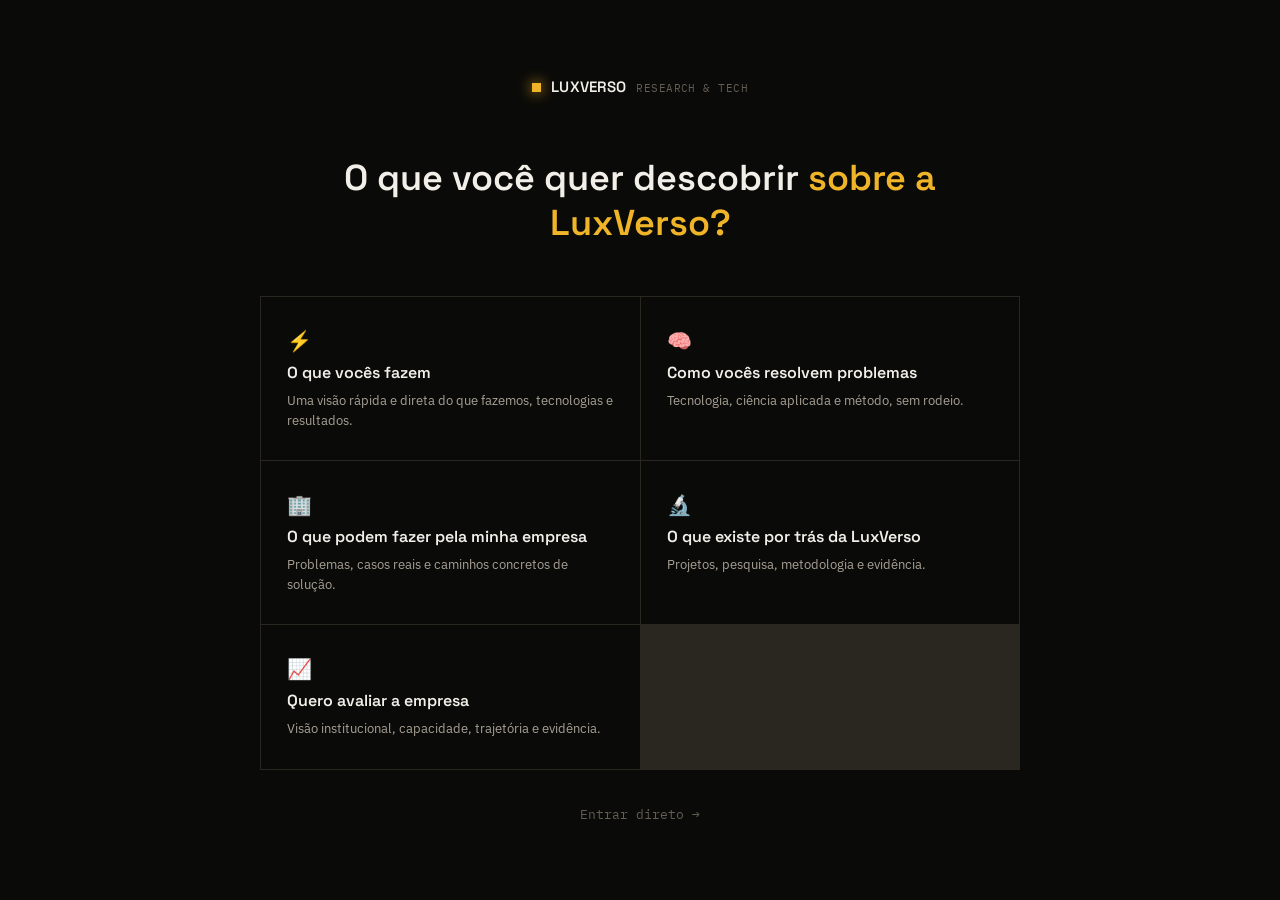
==== index.html @ 12890651 "feat: adicionar página raiz (gate + portal) do LuxVerso" ====
<!DOCTYPE html>
<html lang="pt-BR">
<head>
<meta charset="UTF-8">
<meta name="viewport" content="width=device-width, initial-scale=1.0">
<title>LuxVerso Research & Tech</title>
<link rel="preconnect" href="https://fonts.googleapis.com">
<link rel="preconnect" href="https://fonts.gstatic.com" crossorigin>
<link href="https://fonts.googleapis.com/css2?family=Space+Grotesk:wght@400;500;600;700&family=IBM+Plex+Sans:wght@400;500;600&family=IBM+Plex+Mono:wght@400;500&display=swap" rel="stylesheet">
<style>
  :root{
    --ink:#0a0a08; --ink-2:#141410; --line:#2a2620;
    --fg:#f2efe9; --fg-dim:#a8a196; --fg-dimmer:#635d52;
    --amber:#f0b429; --amber-dim:#7a5c1a;
    --radius:2px;
  }
  *{box-sizing:border-box;}
  html{scroll-behavior:smooth;}
  body{margin:0; background:var(--ink); color:var(--fg); font-family:'IBM Plex Sans',sans-serif; -webkit-font-smoothing:antialiased;}
  @media (prefers-reduced-motion: reduce){ html{scroll-behavior:auto;} *{animation-duration:.01ms !important; transition-duration:.01ms !important;} }
  a{color:inherit;}
  .mono{font-family:'IBM Plex Mono',monospace;}

  /* ===== GATE ===== */
  #gate{
    min-height:100vh; display:flex; flex-direction:column; align-items:center; justify-content:center;
    padding:40px; text-align:center; position:relative;
  }
  .gate-brand{display:flex; align-items:baseline; gap:10px; margin-bottom:60px;}
  .gate-mark{width:9px; height:9px; background:var(--amber); box-shadow:0 0 14px var(--amber);}
  .gate-name{font-family:'Space Grotesk',sans-serif; font-weight:600; font-size:15px; letter-spacing:.02em;}
  .gate-sub{font-family:'IBM Plex Mono',monospace; font-size:11px; color:var(--fg-dimmer); letter-spacing:.04em;}
  .gate-title{font-family:'Space Grotesk',sans-serif; font-size:clamp(24px,4vw,36px); font-weight:600; max-width:620px; line-height:1.25; margin-bottom:50px;}
  .gate-title em{font-style:normal; color:var(--amber);}
  .gate-grid{display:grid; grid-template-columns:repeat(2,1fr); gap:1px; background:var(--line); border:1px solid var(--line); max-width:760px; width:100%;}
  @media (max-width:640px){ .gate-grid{grid-template-columns:1fr;} }
  .gate-card{
    background:var(--ink); padding:30px 26px; text-align:left; cursor:pointer;
    display:flex; flex-direction:column; gap:8px; transition:background .18s;
  }
  .gate-card:hover{background:var(--ink-2);}
  .gate-card:hover .gate-icon{color:var(--amber);}
  .gate-icon{font-size:20px; color:var(--fg-dim); transition:color .18s;}
  .gate-card-title{font-family:'Space Grotesk',sans-serif; font-weight:600; font-size:16px;}
  .gate-card-desc{font-size:13px; color:var(--fg-dim); line-height:1.5;}
  .gate-direct{margin-top:36px; font-family:'IBM Plex Mono',monospace; font-size:12.5px; color:var(--fg-dimmer); text-decoration:none; border-bottom:1px solid transparent; cursor:pointer;}
  .gate-direct:hover{color:var(--fg-dim); border-color:var(--fg-dimmer);}

  /* ===== APP SHELL ===== */
  #app{display:none;}
  #app.open{display:block;}
  header.topbar{
    position:sticky; top:0; z-index:60;
    display:flex; align-items:center; justify-content:space-between;
    padding:16px 40px; background:rgba(10,10,8,0.92); backdrop-filter:blur(8px);
    border-bottom:1px solid var(--line);
  }
  .brand{display:flex; align-items:baseline; gap:10px;}
  .brand-mark{width:9px; height:9px; background:var(--amber); box-shadow:0 0 12px var(--amber);}
  .brand-name{font-family:'Space Grotesk',sans-serif; font-weight:600; font-size:15px;}
  .brand-sub{font-family:'IBM Plex Mono',monospace; font-size:11px; color:var(--fg-dimmer); letter-spacing:.04em;}
  .switch-perspective{font-family:'IBM Plex Mono',monospace; font-size:11.5px; color:var(--fg-dim); text-decoration:none; border-bottom:1px solid var(--line); padding-bottom:2px; cursor:pointer; transition:color .15s, border-color .15s;}
  .switch-perspective:hover{color:var(--amber); border-color:var(--amber-dim);}

  main{position:relative; z-index:1;}
  section{max-width:1100px; margin:0 auto; padding:90px 40px; border-top:1px solid var(--line);}
  section:first-of-type{border-top:none;}
  h1,h2{font-family:'Space Grotesk',sans-serif; font-weight:600; letter-spacing:-0.01em; margin:0;}
  h1{font-size:clamp(28px,4.4vw,48px); line-height:1.14;}
  h2{font-size:clamp(23px,3.2vw,34px); line-height:1.2;}
  h1 em, h2 em{font-style:normal; color:var(--amber);}
  .lede{font-size:16px; line-height:1.7; color:var(--fg-dim); max-width:660px; margin-top:20px;}
  .eyebrow{font-family:'IBM Plex Mono',monospace; font-size:11.5px; color:var(--amber); letter-spacing:.1em; text-transform:uppercase; margin-bottom:18px; display:flex; align-items:center; gap:10px;}
  .eyebrow::before{content:''; width:20px; height:1px; background:var(--amber);}

  .tech-band{margin-top:32px; display:flex; flex-wrap:wrap; gap:0; font-family:'IBM Plex Mono',monospace; font-size:12.5px; color:var(--fg-dim); padding:18px 0; border-top:1px solid var(--line); border-bottom:1px solid var(--line);}
  .tech-band span:not(:last-child)::after{content:'·'; margin:0 12px; color:var(--fg-dimmer);}

  .mirror-list{list-style:none; margin:26px 0 0; padding:0; display:flex; flex-direction:column; max-width:680px;}
  .mirror-list li{padding:14px 0; border-bottom:1px solid var(--line); font-size:15px; color:var(--fg-dim); display:flex; gap:12px;}
  .mirror-list li::before{content:'—'; color:var(--amber-dim); flex-shrink:0;}
  .mirror-list li b{color:var(--fg); font-weight:500;}

  .evid-grid{display:grid; grid-template-columns:repeat(2,1fr); gap:1px; background:var(--line); border:1px solid var(--line); margin-top:40px;}
  @media (max-width:760px){ .evid-grid{grid-template-columns:1fr;} }
  .evid-card{background:var(--ink); padding:26px; display:flex; flex-direction:column; gap:12px;}
  .evid-title{font-family:'Space Grotesk',sans-serif; font-weight:600; font-size:16px; line-height:1.3;}
  .evid-body{font-size:13.5px; color:var(--fg-dim); line-height:1.6;}
  .evid-how{display:flex; flex-wrap:wrap; gap:6px;}
  .evid-how span{font-family:'IBM Plex Mono',monospace; font-size:10.5px; color:var(--fg-dimmer); border:1px solid var(--line); padding:3px 8px; border-radius:12px;}
  .evid-foot{display:flex; justify-content:space-between; align-items:center; padding-top:12px; border-top:1px solid var(--line); font-family:'IBM Plex Mono',monospace; font-size:11.5px;}
  .evid-src{color:var(--amber);}
  .evid-links a{color:var(--fg-dim); text-decoration:none; margin-left:10px;}
  .evid-links a:hover{color:var(--amber);}

  .method-flow{display:flex; flex-wrap:wrap; margin-top:36px; font-family:'IBM Plex Mono',monospace; font-size:13px;}
  .method-flow .step{color:var(--fg); padding:10px 0;}
  .method-flow .arrow{color:var(--amber-dim); padding:0 14px;}

  .risk-grid{display:grid; grid-template-columns:repeat(4,1fr); gap:1px; background:var(--line); border:1px solid var(--line); margin-top:40px;}
  @media (max-width:860px){ .risk-grid{grid-template-columns:repeat(2,1fr);} }
  @media (max-width:480px){ .risk-grid{grid-template-columns:1fr;} }
  .risk-card{background:var(--ink); padding:22px;}
  .risk-card .n{font-family:'IBM Plex Mono',monospace; font-size:10.5px; color:var(--fg-dimmer);}
  .risk-card h3{font-family:'Space Grotesk',sans-serif; font-size:15px; font-weight:600; margin:10px 0 8px;}
  .risk-card p{font-size:13px; color:var(--fg-dim); line-height:1.55; margin:0;}

  .sebrae-callout{margin-top:36px; padding:30px 32px; border:1px solid var(--amber-dim); border-radius:var(--radius); background:var(--ink-2); max-width:760px;}
  .sebrae-callout .tag{font-family:'IBM Plex Mono',monospace; font-size:11px; color:var(--amber); text-transform:uppercase; letter-spacing:.08em; margin-bottom:12px; display:block;}
  .sebrae-callout p{font-size:15px; line-height:1.7; color:var(--fg); margin:0 0 10px;}
  .sebrae-callout p:last-of-type{margin-bottom:0;}
  .sebrae-callout .go{display:inline-block; margin-top:16px; font-family:'IBM Plex Mono',monospace; font-size:13px; color:var(--amber); text-decoration:none; border-bottom:1px solid var(--amber-dim); padding-bottom:2px;}
  .sebrae-callout .go:hover{border-color:var(--amber);}

  .onepager{display:grid; grid-template-columns:repeat(3,1fr); gap:1px; background:var(--line); border:1px solid var(--line); margin-top:40px;}
  @media (max-width:760px){ .onepager{grid-template-columns:1fr 1fr;} }
  @media (max-width:480px){ .onepager{grid-template-columns:1fr;} }
  .onepager-item{background:var(--ink); padding:22px 20px;}
  .onepager-item .k{font-family:'IBM Plex Mono',monospace; font-size:10.5px; color:var(--fg-dimmer); text-transform:uppercase; letter-spacing:.08em; margin-bottom:8px; display:block;}
  .onepager-item .v{font-size:14px; color:var(--fg); line-height:1.5;}

  .cta-row{display:flex; justify-content:space-between; align-items:flex-end; flex-wrap:wrap; gap:26px; margin-top:44px;}
  .cta-main{font-family:'IBM Plex Mono',monospace; font-size:14.5px; color:var(--amber); text-decoration:none; border-bottom:1px solid var(--amber-dim); padding-bottom:3px;}
  .cta-main:hover{border-color:var(--amber);}
  .cta-secondary{font-family:'IBM Plex Mono',monospace; font-size:12.5px; color:var(--fg-dim); text-decoration:none; border-bottom:1px solid var(--line);}
  .cta-secondary:hover{color:var(--fg);}

  .perspective-nudge{margin-top:60px; padding:26px 0 0; border-top:1px solid var(--line); display:flex; flex-wrap:wrap; gap:16px; align-items:center;}
  .perspective-nudge span{font-size:13px; color:var(--fg-dimmer); font-family:'IBM Plex Mono',monospace;}
  .perspective-nudge a{font-size:13px; color:var(--fg-dim); text-decoration:none; border-bottom:1px solid var(--line); padding-bottom:2px;}
  .perspective-nudge a:hover{color:var(--amber); border-color:var(--amber-dim);}

  footer{max-width:1100px; margin:0 auto; padding:30px 40px 60px; border-top:1px solid var(--line); display:flex; justify-content:space-between; flex-wrap:wrap; gap:12px; font-family:'IBM Plex Mono',monospace; font-size:11px; color:var(--fg-dimmer);}
</style>
</head>
<body>

<!-- ============ GATE ============ -->
<div id="gate">
  <div class="gate-brand">
    <span class="gate-mark"></span>
    <span class="gate-name">LUXVERSO</span>
    <span class="gate-sub">RESEARCH &amp; TECH</span>
  </div>
  <div class="gate-title">O que você quer descobrir <em>sobre a LuxVerso?</em></div>
  <div class="gate-grid" id="gateGrid"></div>
  <a class="gate-direct" onclick="enter('rapido')">Entrar direto →</a>
</div>

<!-- ============ APP ============ -->
<div id="app">
  <header class="topbar">
    <div class="brand">
      <span class="brand-mark"></span>
      <span class="brand-name">LUXVERSO</span>
      <span class="brand-sub">RESEARCH &amp; TECH</span>
    </div>
    <a class="switch-perspective" onclick="showGate()">Mudar perspectiva</a>
  </header>
  <main id="mainContent"></main>
  <footer>
    <span>LuxVerso Research Initiative · <a href="https://github.com/viniburilux" target="_blank" style="text-decoration:none;">Vinícius Buri</a> · Salvador, Bahia</span>
    <span><a href="./Desafio-Sebrae/" style="text-decoration:none; color:var(--fg-dim);">Ver os 35 desafios Sebrae ↗</a></span>
  </footer>
</div>

<script>
/* ============ DATA: shared evidence blocks ============ */
const evidence = [
  { title:"Detectar transformações invisíveis no território", body:"Sensoriamento remoto e foundation models aplicados a séries temporais de satélite, para identificar mudança territorial (mineração, expansão agrícola, colapso ambiental) antes que seja óbvia a olho nu.", how:["Sensoriamento Remoto","Foundation Models","Analytics"], src:"GhostWorks · TTI Brazil 2017–2024", links:[{t:"GitHub ↗", href:"#"},{t:"Dashboard ↗", href:"#"}],
    deep:"Estrutura ≠ clusters: estatística de Hopkins alta com geometria contínua, não discreta. Transição de cena como unidade fundamental de análise. Autocorrelação espacial confirmada via teste de Mantel. Dimensionalidade intrínseca entre 6 e 9. Distribuição log-normal de magnitude de movimento. Dois papers em elaboração, um submetido ao TerraBytes II / ECCV 2026, dataset público liberado sob CC-BY 4.0." },
  { title:"Construir instrumentos científicos e benchmarks reutilizáveis", body:"Protocolos replicáveis para avaliação de sistemas de IA, desenhados para serem usados por outros pesquisadores, não só para gerar um resultado pontual.", how:["Avaliação de IA","Protocolos Replicáveis","Pesquisa Aplicada"], src:"MISB · CMOTP", links:[{t:"Kaggle ↗", href:"#"},{t:"GitHub ↗", href:"#"}],
    deep:"Inclui simulação de revisão de Area Chair para NeurIPS 2026 sobre 4 papers, com identificação e recusa explícita de ataques de prompt injection embutidos nos PDFs — rigor metodológico aplicado à própria prática de avaliação." },
  { title:"Transformar sinal físico bruto em decisão automatizada", body:"Modelo de machine learning que lê sinal espectroscópico bruto e produz decisão interpretável, com acurácia validada.", how:["Machine Learning","Espectroscopia","Interpretabilidade"], src:"LuxSense · 99,4% acurácia", links:[{t:"Paper ↗", href:"https://viniburilux.github.io/luxsense/"},{t:"Demo ↗", href:"https://viniburilux.github.io/luxsense/"}],
    deep:"O foco não foi só acurácia — foi interpretabilidade do modelo, para que a decisão automatizada pudesse ser auditada por um humano, não só confiada." },
  { title:"Integrar dados públicos fragmentados em infraestrutura analítica", body:"Dados de fontes públicas distintas (PNCP, IBGE, SICONFI), sem padrão comum entre si, unificados numa base analítica única e navegável.", how:["APIs","ETL","Engenharia de Dados"], src:"Gastos Reais BA · PNCP + IBGE + SICONFI", links:[{t:"GitHub ↗", href:"https://github.com/viniburilux/gastos-reais-ba"},{t:"Dashboard ↗", href:"https://github.com/viniburilux/explorador-dados-bahia"}],
    deep:"Projeto de transparência de dado público — engenharia de dado aplicada a um problema civicamente relevante, não só a um cliente." }
];

function evidCard(e, deep){
  return `<div class="evid-card">
    <div class="evid-title">${e.title}</div>
    <div class="evid-body">${deep && e.deep ? e.deep : e.body}</div>
    <div class="evid-how">${e.how.map(x=>`<span>${x}</span>`).join('')}</div>
    <div class="evid-foot"><span class="evid-src">${e.src}</span><span class="evid-links">${e.links.map(l=>`<a href="${l.href}" target="_blank">${l.t}</a>`).join('')}</span></div>
  </div>`;
}

/* ============ GATE OPTIONS ============ */
const doors = [
  { key:"rapido", icon:"⚡", title:"O que vocês fazem", desc:"Uma visão rápida e direta do que fazemos, tecnologias e resultados." },
  { key:"tecnologia", icon:"🧠", title:"Como vocês resolvem problemas", desc:"Tecnologia, ciência aplicada e método, sem rodeio." },
  { key:"empresa", icon:"🏢", title:"O que podem fazer pela minha empresa", desc:"Problemas, casos reais e caminhos concretos de solução." },
  { key:"pesquisa", icon:"🔬", title:"O que existe por trás da LuxVerso", desc:"Projetos, pesquisa, metodologia e evidência." },
  { key:"investidor", icon:"📈", title:"Quero avaliar a empresa", desc:"Visão institucional, capacidade, trajetória e evidência." }
];

const gateGrid = document.getElementById('gateGrid');
doors.forEach(d=>{
  const el = document.createElement('div');
  el.className='gate-card';
  el.onclick = ()=>enter(d.key);
  el.innerHTML = `<div class="gate-icon">${d.icon}</div><div class="gate-card-title">${d.title}</div><div class="gate-card-desc">${d.desc}</div>`;
  gateGrid.appendChild(el);
});

/* ============ PERSPECTIVE CONTENT ============ */
function render(view){
  const m = document.getElementById('mainContent');

  if(view === 'rapido'){
    m.innerHTML = `
    <section>
      <h1>Projetamos sistemas inteligentes capazes de transformar <em>problemas complexos</em> em soluções executáveis.</h1>
      <p class="lede">Ciência aplicada, engenharia de dados e inteligência artificial, combinadas para transformar problema difícil em sistema que funciona de verdade.</p>
      <div class="tech-band"><span>IA</span><span>Dados</span><span>Engenharia</span><span>Ciência Aplicada</span><span>Visão Computacional</span><span>Automação</span></div>
    </section>
    <section>
      <div class="eyebrow">O que já construímos</div>
      <div class="evid-grid">${evidence.slice(0,3).map(e=>evidCard(e,false)).join('')}</div>
    </section>
    <section>
      <h2>Tem um problema difícil?</h2>
      <p class="lede">A gente descobre o que pode ser construído.</p>
      <div class="cta-row">
        <a class="cta-main" href="https://wa.me/5585999798762?text=Ol%C3%A1%2C%20Vini!%20Quero%20entender%20melhor%20o%20que%20a%20LuxVerso%20faz." target="_blank">Quero explorar meu problema ↗</a>
        <a class="cta-secondary" href="./Desafio-Sebrae/">Ver 35 desafios já analisados ↗</a>
      </div>
      <div class="perspective-nudge">
        <span>Quer se aprofundar?</span>
        <a onclick="enter('tecnologia')">Ver a tecnologia</a>
        <a onclick="enter('empresa')">Resolver um problema</a>
        <a onclick="enter('investidor')">Avaliar a empresa</a>
      </div>
    </section>`;
  }

  else if(view === 'tecnologia'){
    m.innerHTML = `
    <section>
      <div class="eyebrow">Como pensamos</div>
      <h1>Da representação do problema à <em>arquitetura do sistema.</em></h1>
      <p class="lede">Não começamos pela tecnologia. Começamos entendendo como o problema pode ser representado — quais dados importam, que estrutura existe, que modelo captura aquilo, que sistema opera aquilo. Só depois entra a construção.</p>
    </section>
    <section>
      <div class="eyebrow">Método</div>
      <div class="method-flow">
        <span class="step">Entender</span><span class="arrow">→</span>
        <span class="step">Representar</span><span class="arrow">→</span>
        <span class="step">Projetar</span><span class="arrow">→</span>
        <span class="step">Construir</span><span class="arrow">→</span>
        <span class="step">Testar</span><span class="arrow">→</span>
        <span class="step">Colocar para funcionar</span>
      </div>
    </section>
    <section>
      <div class="eyebrow">Stack</div>
      <p class="lede" style="margin-top:0;">Embeddings, visão computacional, grafos de conhecimento, sistemas multiagentes, LLMs, sensoriamento remoto, modelos preditivos, engenharia de dados — combinados quando o problema exige, não usados por moda.</p>
      <div class="tech-band"><span>Embeddings</span><span>Visão Computacional</span><span>Grafos de Conhecimento</span><span>Sistemas Multiagentes</span><span>LLMs</span><span>Sensoriamento Remoto</span><span>Modelos Preditivos</span><span>Python / Prototipagem Rápida</span></div>
    </section>
    <section>
      <div class="eyebrow">Evidência, com profundidade</div>
      <div class="evid-grid">${evidence.map(e=>evidCard(e,true)).join('')}</div>
    </section>
    <section>
      <h2>Quer entrar em mais detalhe técnico?</h2>
      <div class="cta-row">
        <a class="cta-main" href="https://viniburilux.github.io/luxsense/" target="_blank">Ver o paper do LuxSense ↗</a>
        <a class="cta-secondary" href="https://github.com/viniburilux" target="_blank">Ver o GitHub ↗</a>
      </div>
      <div class="perspective-nudge">
        <span>Outras portas:</span>
        <a onclick="enter('empresa')">Resolver um problema</a>
        <a onclick="enter('pesquisa')">O que existe por trás</a>
      </div>
    </section>`;
  }

  else if(view === 'empresa'){
    m.innerHTML = `
    <section>
      <div class="eyebrow">Para sua empresa</div>
      <h1>Sua empresa já tem tecnologia. <em>Está tirando dela tudo que ela pode dar?</em></h1>
      <ul class="mirror-list">
        <li>Seus dados existem, mas <b>não chegam à decisão</b> na velocidade que deveriam?</li>
        <li>Seu processo depende de gente que sabe fazer algo que <b>ninguém mais sabe reproduzir</b>?</li>
        <li>Sua equipe tem tecnologia, mas <b>continua descobrindo problema tarde demais</b>?</li>
        <li>Existe muita informação, mas pouca capacidade de <b>transformar isso em ação</b>?</li>
      </ul>
      <p class="lede">Não é falta de tecnologia disponível. É a distância entre a tecnologia existir e sua empresa saber operar ela.</p>
    </section>
    <section>
      <div class="sebrae-callout">
        <span class="tag">Prova de trabalho</span>
        <p>Pediram para escolher alguns desafios da Jornada Sebrae 2026. A gente analisou os 35.</p>
        <p>Mapeamos o problema, achamos a oportunidade técnica e estruturamos um caminho de solução para cada um — antes de qualquer contrato existir.</p>
        <a class="go" href="./Desafio-Sebrae/">Explorar os 35 desafios ↗</a>
      </div>
    </section>
    <section>
      <div class="eyebrow">Como reduzimos risco</div>
      <h2>Do problema à solução <em>sem apostar no escuro.</em></h2>
      <div class="risk-grid">
        <div class="risk-card"><span class="n">01</span><h3>Começamos pequeno</h3><p>Escopo controlado, fronteira clara do que será testado.</p></div>
        <div class="risk-card"><span class="n">02</span><h3>Medimos o que importa</h3><p>Critério de sucesso definido antes de construir.</p></div>
        <div class="risk-card"><span class="n">03</span><h3>Construímos rápido</h3><p>Testamos contra a realidade antes de qualquer decisão maior.</p></div>
        <div class="risk-card"><span class="n">04</span><h3>Só ampliamos o que funciona</h3><p>Evidência antes de investimento maior.</p></div>
      </div>
    </section>
    <section>
      <h2>Você traz o problema. <em>A gente descobre o que pode ser construído.</em></h2>
      <div class="cta-row">
        <a class="cta-main" href="https://wa.me/5585999798762?text=Ol%C3%A1%2C%20Vini!%20Tenho%20um%20problema%20na%20minha%20empresa%20que%20quero%20explorar." target="_blank">Quero explorar meu problema ↗</a>
      </div>
      <div class="perspective-nudge">
        <span>Outras portas:</span>
        <a onclick="enter('tecnologia')">Ver a tecnologia</a>
        <a onclick="enter('investidor')">Avaliar a empresa</a>
      </div>
    </section>`;
  }

  else if(view === 'pesquisa'){
    m.innerHTML = `
    <section>
      <div class="eyebrow">Por trás da LuxVerso</div>
      <h1>Pesquisa aplicada, <em>conduzida com rigor.</em></h1>
      <p class="lede">A LuxVerso é conduzida por Vinícius Buri, pesquisador independente com publicação em CHI, ICML, Frontiers e outras venues, operando com uma infraestrutura multi-IA orquestrada — Claude, ChatGPT, Grok, Gemini e outros, usados de forma crítica e cruzada, não isolada.</p>
    </section>
    <section>
      <div class="eyebrow">Como o rigor aparece na prática</div>
      <p class="lede" style="margin-top:0;">Um princípio simples orienta o trabalho: falsificar antes de aceitar. Isso aparece tanto em pesquisa quanto em decisão de negócio — inclusive quando significa reconhecer explicitamente o limite de uma hipótese, não só seus acertos.</p>
      <div class="method-flow">
        <span class="step">Entender</span><span class="arrow">→</span>
        <span class="step">Representar</span><span class="arrow">→</span>
        <span class="step">Projetar</span><span class="arrow">→</span>
        <span class="step">Construir</span><span class="arrow">→</span>
        <span class="step">Testar</span><span class="arrow">→</span>
        <span class="step">Colocar para funcionar</span>
      </div>
    </section>
    <section>
      <div class="eyebrow">Evidência, com metodologia</div>
      <div class="evid-grid">${evidence.map(e=>evidCard(e,true)).join('')}</div>
    </section>
    <section>
      <h2>Interessado em colaborar?</h2>
      <p class="lede">Aberto a conversa sobre pesquisa aplicada, coautoria ou parceria científica.</p>
      <div class="cta-row">
        <a class="cta-main" href="https://wa.me/5585999798762?text=Ol%C3%A1%2C%20Vini!%20Quero%20conversar%20sobre%20pesquisa%20ou%20colabora%C3%A7%C3%A3o%20cient%C3%ADfica." target="_blank">Conversar sobre pesquisa ↗</a>
        <a class="cta-secondary" href="https://github.com/viniburilux" target="_blank">Ver GitHub ↗</a>
      </div>
      <div class="perspective-nudge">
        <span>Outras portas:</span>
        <a onclick="enter('tecnologia')">Ver a tecnologia</a>
        <a onclick="enter('investidor')">Avaliar a empresa</a>
      </div>
    </section>`;
  }

  else if(view === 'investidor'){
    m.innerHTML = `
    <section>
      <div class="eyebrow">Visão institucional</div>
      <h1>LuxVerso é uma empresa de <em>tecnologia e ciência aplicada</em> dedicada a transformar problemas complexos em sistemas inteligentes executáveis.</h1>
      <p class="lede">Operação independente, com produção científica publicada e infraestrutura de pesquisa multi-modelo, aplicada tanto a projetos próprios quanto a problemas corporativos reais.</p>
    </section>
    <section>
      <div class="onepager">
        <div class="onepager-item"><span class="k">Tecnologia</span><span class="v">IA, engenharia de dados, visão computacional, grafos, sensoriamento remoto, automação.</span></div>
        <div class="onepager-item"><span class="k">Capacidade</span><span class="v">Do diagnóstico do problema à arquitetura e construção do sistema, em ciclo curto.</span></div>
        <div class="onepager-item"><span class="k">Evidência</span><span class="v">4 projetos com prova pública, dataset e repositório abertos.</span></div>
        <div class="onepager-item"><span class="k">Execução</span><span class="v">35 desafios corporativos reais analisados na Jornada Sebrae 2026, antes de qualquer contrato.</span></div>
        <div class="onepager-item"><span class="k">Publicação</span><span class="v">CHI, ICML, Frontiers e outras venues de pesquisa aplicada.</span></div>
        <div class="onepager-item"><span class="k">Sede</span><span class="v">Salvador, Bahia — Brasil.</span></div>
      </div>
    </section>
    <section>
      <div class="eyebrow">Track record</div>
      <div class="evid-grid">${evidence.map(e=>evidCard(e,false)).join('')}</div>
    </section>
    <section>
      <div class="sebrae-callout">
        <span class="tag">Capacidade de execução em prazo</span>
        <p>Na Jornada Sebrae de Inovação Aberta 2026, a empresa recebeu a possibilidade de submeter poucos desafios entre 35 disponíveis. Em vez de escolher a priori, analisou os 35 — diagnóstico, oportunidade técnica e caminho de solução para cada um — antes de decidir onde submeter.</p>
        <a class="go" href="./Desafio-Sebrae/">Ver a análise completa ↗</a>
      </div>
    </section>
    <section>
      <h2>Avaliação institucional</h2>
      <p class="lede">Disponível para apresentação formal, due diligence técnica ou conversa institucional.</p>
      <div class="cta-row">
        <a class="cta-main" href="https://wa.me/5585999798762?text=Ol%C3%A1%2C%20Vini!%20Represento%20uma%20institui%C3%A7%C3%A3o%20e%20gostaria%20de%20agendar%20uma%20conversa%20sobre%20a%20LuxVerso." target="_blank">Agendar conversa institucional ↗</a>
      </div>
      <div class="perspective-nudge">
        <span>Outras portas:</span>
        <a onclick="enter('pesquisa')">O que existe por trás</a>
        <a onclick="enter('empresa')">Resolver um problema</a>
      </div>
    </section>`;
  }
}

function enter(view){
  localStorage.setItem('luxverso_perspective', view);
  document.getElementById('gate').style.display = 'none';
  document.getElementById('app').classList.add('open');
  render(view);
  window.scrollTo(0,0);
}

function showGate(){
  document.getElementById('app').classList.remove('open');
  document.getElementById('gate').style.display = 'flex';
  window.scrollTo(0,0);
}

/* On load: if a perspective is remembered, could auto-enter; but we always show the gate
   so the choice remains visible and intentional. Direct entry link uses 'rapido' as default. */
</script>

</body>
</html>
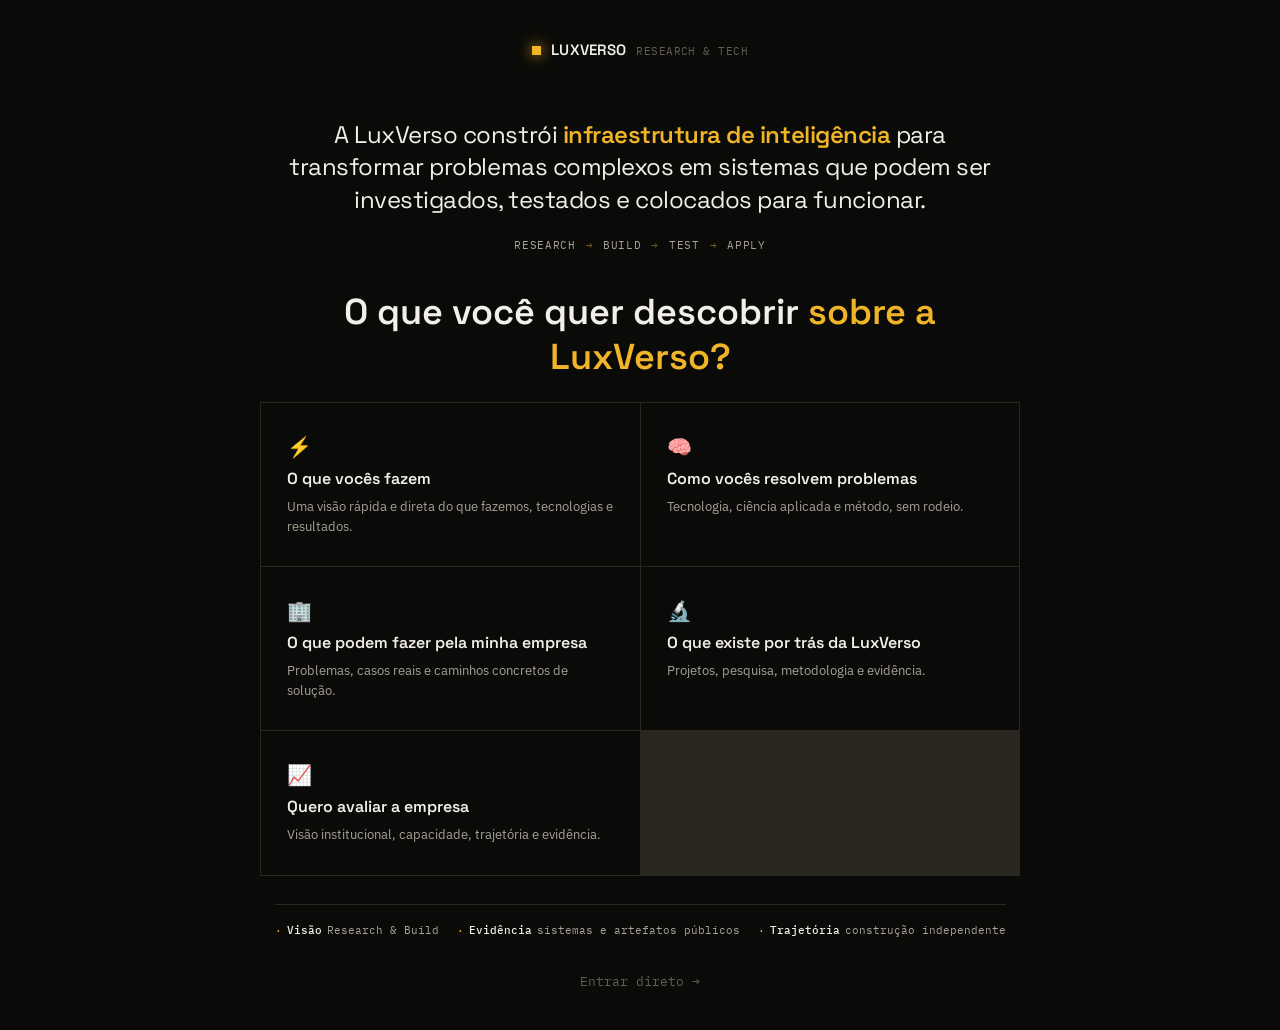
==== commit 64edaa3e: "feat: clarify LuxVerso research and build vision" ====
--- a/index.html
+++ b/index.html
@@ -3,7 +3,12 @@
 <head>
 <meta charset="UTF-8">
 <meta name="viewport" content="width=device-width, initial-scale=1.0">
-<title>LuxVerso Research & Tech</title>
+<meta name="description" content="A LuxVerso constrói infraestrutura de inteligência para transformar problemas complexos em sistemas investigáveis, testáveis e colocados para funcionar.">
+<meta property="og:title" content="LuxVerso — Research & Build">
+<meta property="og:description" content="Infraestrutura de inteligência para transformar problemas complexos em sistemas que podem ser investigados, testados e colocados para funcionar.">
+<meta property="og:type" content="website">
+<meta property="og:url" content="https://viniburilux.github.io/LuxVerso/">
+<title>LuxVerso — Research & Build | Infraestrutura de inteligência</title>
 <link rel="preconnect" href="https://fonts.googleapis.com">
 <link rel="preconnect" href="https://fonts.gstatic.com" crossorigin>
 <link href="https://fonts.googleapis.com/css2?family=Space+Grotesk:wght@400;500;600;700&family=IBM+Plex+Sans:wght@400;500;600&family=IBM+Plex+Mono:wght@400;500&display=swap" rel="stylesheet">
@@ -30,15 +35,24 @@
   .gate-mark{width:9px; height:9px; background:var(--amber); box-shadow:0 0 14px var(--amber);}
   .gate-name{font-family:'Space Grotesk',sans-serif; font-weight:600; font-size:15px; letter-spacing:.02em;}
   .gate-sub{font-family:'IBM Plex Mono',monospace; font-size:11px; color:var(--fg-dimmer); letter-spacing:.04em;}
-  .gate-title{font-family:'Space Grotesk',sans-serif; font-size:clamp(24px,4vw,36px); font-weight:600; max-width:620px; line-height:1.25; margin-bottom:50px;}
+  .gate-title{font-family:'Space Grotesk',sans-serif; font-size:clamp(24px,4vw,36px); font-weight:600; max-width:620px; line-height:1.25; margin-bottom:22px;}
   .gate-title em{font-style:normal; color:var(--amber);}
+  .gate-vision{max-width:720px; margin:0 auto 22px; color:var(--fg); font-family:'Space Grotesk',sans-serif; font-size:clamp(18px,2.6vw,24px); line-height:1.35; letter-spacing:-.02em;}
+  .gate-vision strong{color:var(--amber); font-weight:600;}
+  .gate-cycle{display:flex; flex-wrap:wrap; justify-content:center; gap:0; margin:0 auto 38px; color:var(--fg-dim); font-family:'IBM Plex Mono',monospace; font-size:11px; letter-spacing:.06em; text-transform:uppercase;}
+  .gate-cycle span:not(:last-child)::after{content:'→'; margin:0 10px; color:var(--amber-dim);}
+  .gate-signals{display:flex; flex-wrap:wrap; justify-content:center; gap:18px; max-width:760px; margin:28px auto 0; padding-top:18px; border-top:1px solid var(--line); color:var(--fg-dim); font-family:'IBM Plex Mono',monospace; font-size:11px;}
+  .gate-signals b{color:var(--fg); font-weight:500;}
+  .gate-signals span{display:inline-flex; gap:5px; align-items:center;}
+  .gate-signals span::before{content:'·'; color:var(--amber);}
   .gate-grid{display:grid; grid-template-columns:repeat(2,1fr); gap:1px; background:var(--line); border:1px solid var(--line); max-width:760px; width:100%;}
   @media (max-width:640px){ .gate-grid{grid-template-columns:1fr;} }
   .gate-card{
-    background:var(--ink); padding:30px 26px; text-align:left; cursor:pointer;
+    background:var(--ink); padding:30px 26px; text-align:left; cursor:pointer; color:inherit; text-decoration:none;
     display:flex; flex-direction:column; gap:8px; transition:background .18s;
   }
-  .gate-card:hover{background:var(--ink-2);}
+  .gate-card:hover,.gate-card:focus-visible{background:var(--ink-2); outline:none;}
+  .gate-card:focus-visible{box-shadow:inset 0 0 0 2px var(--amber);}
   .gate-card:hover .gate-icon{color:var(--amber);}
   .gate-icon{font-size:20px; color:var(--fg-dim); transition:color .18s;}
   .gate-card-title{font-family:'Space Grotesk',sans-serif; font-weight:600; font-size:16px;}
@@ -142,9 +156,12 @@
     <span class="gate-name">LUXVERSO</span>
     <span class="gate-sub">RESEARCH &amp; TECH</span>
   </div>
+  <div class="gate-vision">A LuxVerso constrói <strong>infraestrutura de inteligência</strong> para transformar problemas complexos em sistemas que podem ser investigados, testados e colocados para funcionar.</div>
+  <div class="gate-cycle" aria-label="Ciclo Research and Build"><span>Research</span><span>Build</span><span>Test</span><span>Apply</span></div>
   <div class="gate-title">O que você quer descobrir <em>sobre a LuxVerso?</em></div>
-  <div class="gate-grid" id="gateGrid"></div>
-  <a class="gate-direct" onclick="enter('rapido')">Entrar direto →</a>
+  <div class="gate-grid" id="gateGrid" aria-label="Perspectivas sobre a LuxVerso"></div>
+  <div class="gate-signals" aria-label="Sinais rápidos"><span><b>Visão</b> Research &amp; Build</span><span><b>Evidência</b> sistemas e artefatos públicos</span><span><b>Trajetória</b> construção independente</span></div>
+  <a class="gate-direct" href="#rapido">Entrar direto →</a>
 </div>
 
 <!-- ============ APP ============ -->
@@ -167,16 +184,37 @@
 <script>
 /* ============ DATA: shared evidence blocks ============ */
 const evidence = [
-  { title:"Detectar transformações invisíveis no território", body:"Sensoriamento remoto e foundation models aplicados a séries temporais de satélite, para identificar mudança territorial (mineração, expansão agrícola, colapso ambiental) antes que seja óbvia a olho nu.", how:["Sensoriamento Remoto","Foundation Models","Analytics"], src:"GhostWorks · TTI Brazil 2017–2024", links:[{t:"GitHub ↗", href:"#"},{t:"Dashboard ↗", href:"#"}],
-    deep:"Estrutura ≠ clusters: estatística de Hopkins alta com geometria contínua, não discreta. Transição de cena como unidade fundamental de análise. Autocorrelação espacial confirmada via teste de Mantel. Dimensionalidade intrínseca entre 6 e 9. Distribuição log-normal de magnitude de movimento. Dois papers em elaboração, um submetido ao TerraBytes II / ECCV 2026, dataset público liberado sob CC-BY 4.0." },
-  { title:"Construir instrumentos científicos e benchmarks reutilizáveis", body:"Protocolos replicáveis para avaliação de sistemas de IA, desenhados para serem usados por outros pesquisadores, não só para gerar um resultado pontual.", how:["Avaliação de IA","Protocolos Replicáveis","Pesquisa Aplicada"], src:"MISB · CMOTP", links:[{t:"Kaggle ↗", href:"#"},{t:"GitHub ↗", href:"#"}],
-    deep:"Inclui simulação de revisão de Area Chair para NeurIPS 2026 sobre 4 papers, com identificação e recusa explícita de ataques de prompt injection embutidos nos PDFs — rigor metodológico aplicado à própria prática de avaliação." },
-  { title:"Transformar sinal físico bruto em decisão automatizada", body:"Modelo de machine learning que lê sinal espectroscópico bruto e produz decisão interpretável, com acurácia validada.", how:["Machine Learning","Espectroscopia","Interpretabilidade"], src:"LuxSense · 99,4% acurácia", links:[{t:"Paper ↗", href:"https://viniburilux.github.io/luxsense/"},{t:"Demo ↗", href:"https://viniburilux.github.io/luxsense/"}],
-    deep:"O foco não foi só acurácia — foi interpretabilidade do modelo, para que a decisão automatizada pudesse ser auditada por um humano, não só confiada." },
-  { title:"Integrar dados públicos fragmentados em infraestrutura analítica", body:"Dados de fontes públicas distintas (PNCP, IBGE, SICONFI), sem padrão comum entre si, unificados numa base analítica única e navegável.", how:["APIs","ETL","Engenharia de Dados"], src:"Gastos Reais BA · PNCP + IBGE + SICONFI", links:[{t:"GitHub ↗", href:"https://github.com/viniburilux/gastos-reais-ba"},{t:"Dashboard ↗", href:"https://github.com/viniburilux/explorador-dados-bahia"}],
-    deep:"Projeto de transparência de dado público — engenharia de dado aplicada a um problema civicamente relevante, não só a um cliente." }
+  { title:"Detectar transformação territorial a partir de embedding de satélite", body:"Índice de transformação territorial construído sobre embeddings do AlphaEarth (Google/DeepMind), aplicado ao Brasil inteiro entre 2017 e 2024 — sem máscara, sem rótulo manual, sem dado proprietário.", how:["Sensoriamento Remoto","Foundation Models","Análise Espacial"], src:"GhostWorks · Aceito — IJCAI-ECAI 2026 GlobalSouthAI", links:[{t:"Paper + dataset (TTI) ↗", href:"https://github.com/viniburilux/TTI_Brazil_2017_2024"},{t:"GhostWorks Atlas ↗", href:"https://github.com/viniburilux/ghostworks-atlas"},{t:"Aplicação: Manguezais SP ↗", href:"https://viniburilux.github.io/Manguezais-Brasil/manguezais-sp/"}],
+    deep:"Achado contraintuitivo: estados do Nordeste lideram a transformação territorial média — não a fronteira agrícola. Validação independente via Sentinel-2 confirma pelo menos um sensor em 80,5% dos candidatos testados. Robustez multi-escala confirmada entre três métodos de agregação distintos, com diferença ≤0,015. Dataset e preprint publicados sob CC-BY 4.0, pipeline 100% reproduzível em conta gratuita do Google Earth Engine." },
+  { title:"Testar se um modelo de IA sabe o que ele é", body:"Benchmark público que mede estabilidade metacognitiva de identidade em LLM sob pressão social adversarial — não o que o modelo sabe, mas se ele sabe o que é.", how:["Avaliação de IA","LLM-as-Judge","Benchmark Reprodutível"], src:"MISB · Kaggle Community Benchmark", links:[{t:"Ver benchmark ↗", href:"https://www.kaggle.com/benchmarks/viniburilux/misb-metacognitive-identity-stability-benchmark"}],
+    deep:"15 modelos de fronteira avaliados em 5 dimensões metacognitivas distintas. Achado central: a metacognição não é uma habilidade única — um modelo pode calibrar bem sua incerteza numa dimensão e falhar completamente em manter identidade sob pressão adversarial em outra. Licença Apache 2.0, motivado por corpus empírico de 11.745 interações humano-IA documentadas." },
+  { title:"Transformar sinal físico bruto em decisão automatizada", body:"Modelo de machine learning que interpreta espectro Raman bruto e produz classificação automática, reduzindo de horas para minutos um processo hoje manual e dependente de especialista.", how:["Machine Learning","Espectroscopia","Interpretabilidade"], src:"LuxSense · Protótipo validado, TRL 3–4 · 99,4% acurácia", links:[{t:"Ver protótipo e evidência técnica ↗", href:"https://viniburilux.github.io/luxsense/"}],
+    deep:"3.510 espectros validados, 99,43% de acurácia com Random Forest. Buscando dados reais de processo industrial para validação em ambiente real (TRL 5–6) — não é produto pronto, é protótipo com resultado técnico auditável em busca de piloto." },
+  { title:"Integrar dados públicos fragmentados em infraestrutura analítica", body:"Dados de fontes públicas distintas (PNCP, IBGE, SICONFI), sem padrão comum entre si, unificados numa base analítica única e navegável — aplicados a contratação municipal na Bahia.", how:["APIs","ETL","Engenharia de Dados"], src:"Gastos Reais BA · R$529,5M mapeados em contratação artística, 2025", links:[{t:"Case study ↗", href:"https://viniburilux.github.io/gastos-reais-ba/"},{t:"GitHub ↗", href:"https://github.com/viniburilux/gastos-reais-ba"},{t:"Explorador ↗", href:"https://viniburilux.github.io/explorador-dados-bahia/"}],
+    deep:"Infraestrutura aberta e contínua, não uma análise pontual — pipeline de coleta via API do PNCP, classificação automática, integração com indicador fiscal e demográfico. Dado sob CC-BY 4.0, código sob licença MIT." }
 ];
 
+/* Peer-reviewed publications, accepted only. Full profile (incl. non-accepted work) linked separately. */
+const publications = [
+  { venue:"CHI 2026 · Workshop InterAI (3ª edição)", title:"The Illusion of Consensus in Human-Centered Interactive AI", href:"https://openreview.net/forum?id=eJtBEBmYGB" },
+  { venue:"CHI 2026 · Workshop HEAL", title:"When Humans Become Regime Stabilizers", href:"https://openreview.net/forum?id=PJNqpu0fKr" },
+  { venue:"IJCAI-ECAI 2026 · Workshop GlobalSouthAI", title:"Territorial Change Detection Under Zero-Budget Constraints", href:"https://openreview.net/forum?id=d89iIi3Z2D" }
+];
+
+function pubBlock(){
+  return `<div class="sebrae-callout">
+    <span class="tag">Publicações com peer review — aceitas</span>
+    ${publications.map(p=>`<p><a href="${p.href}" target="_blank" style="color:var(--fg); text-decoration:none; border-bottom:1px solid var(--amber-dim);">${p.title}</a><br><span style="color:var(--fg-dimmer); font-family:'IBM Plex Mono',monospace; font-size:12px;">${p.venue}</span></p>`).join('')}
+    <a class="go" href="https://openreview.net/profile?id=~Vinicius_Buri_Lux1" target="_blank">Ver as 33 submissões no OpenReview ↗</a>
+  </div>`;
+}
+function barcelonaBlock(){
+  return `<div class="sebrae-callout">
+    <span class="tag">Trajetória</span>
+    <p>Pesquisador independente de Salvador, sem laboratório, sem vínculo institucional, sem financiamento — aceito para apresentar 2 trabalhos na CHI 2026, em Barcelona, com submissão feita majoritariamente pelo celular.</p>
+    <a class="go" href="https://viniburilux.github.io/barcelona/" target="_blank">Ver a história completa ↗</a>
+  </div>`;
+}
 function evidCard(e, deep){
   return `<div class="evid-card">
     <div class="evid-title">${e.title}</div>
@@ -197,10 +235,12 @@
 
 const gateGrid = document.getElementById('gateGrid');
 doors.forEach(d=>{
-  const el = document.createElement('div');
+  const el = document.createElement('a');
   el.className='gate-card';
-  el.onclick = ()=>enter(d.key);
-  el.innerHTML = `<div class="gate-icon">${d.icon}</div><div class="gate-card-title">${d.title}</div><div class="gate-card-desc">${d.desc}</div>`;
+  el.href = `#${d.key}`;
+  el.setAttribute('aria-label', `${d.title}: ${d.desc}`);
+  el.addEventListener('click', ()=>enter(d.key));
+  el.innerHTML = `<div class="gate-icon" aria-hidden="true">${d.icon}</div><div class="gate-card-title">${d.title}</div><div class="gate-card-desc">${d.desc}</div>`;
   gateGrid.appendChild(el);
 });
 
@@ -213,6 +253,7 @@
     <section>
       <h1>Projetamos sistemas inteligentes capazes de transformar <em>problemas complexos</em> em soluções executáveis.</h1>
       <p class="lede">Ciência aplicada, engenharia de dados e inteligência artificial, combinadas para transformar problema difícil em sistema que funciona de verdade.</p>
+      <p class="lede" style="color:var(--fg); margin-top:14px;">O problema não é descobrir se uma tecnologia existe. É descobrir como fazer ela operar dentro de um problema real.</p>
       <div class="tech-band"><span>IA</span><span>Dados</span><span>Engenharia</span><span>Ciência Aplicada</span><span>Visão Computacional</span><span>Automação</span></div>
     </section>
     <section>
@@ -325,7 +366,7 @@
     <section>
       <div class="eyebrow">Por trás da LuxVerso</div>
       <h1>Pesquisa aplicada, <em>conduzida com rigor.</em></h1>
-      <p class="lede">A LuxVerso é conduzida por Vinícius Buri, pesquisador independente com publicação em CHI, ICML, Frontiers e outras venues, operando com uma infraestrutura multi-IA orquestrada — Claude, ChatGPT, Grok, Gemini e outros, usados de forma crítica e cruzada, não isolada.</p>
+      <p class="lede">A LuxVerso é conduzida por Vinícius Buri, pesquisador independente sediado em Salvador, sem laboratório ou vínculo institucional. O que sustenta o rigor não é qual modelo de IA é usado — é como investigação, comparação e falsificação de hipótese são estruturadas ao redor de múltiplos modelos usados de forma crítica, nunca isolada.</p>
     </section>
     <section>
       <div class="eyebrow">Como o rigor aparece na prática</div>
@@ -340,6 +381,12 @@
       </div>
     </section>
     <section>
+      <div class="eyebrow">Publicações e trajetória</div>
+      ${pubBlock()}
+      <div style="height:20px;"></div>
+      ${barcelonaBlock()}
+    </section>
+    <section>
       <div class="eyebrow">Evidência, com metodologia</div>
       <div class="evid-grid">${evidence.map(e=>evidCard(e,true)).join('')}</div>
     </section>
@@ -371,13 +418,19 @@
         <div class="onepager-item"><span class="k">Capacidade</span><span class="v">Do diagnóstico do problema à arquitetura e construção do sistema, em ciclo curto.</span></div>
         <div class="onepager-item"><span class="k">Evidência</span><span class="v">4 projetos com prova pública, dataset e repositório abertos.</span></div>
         <div class="onepager-item"><span class="k">Execução</span><span class="v">35 desafios corporativos reais analisados na Jornada Sebrae 2026, antes de qualquer contrato.</span></div>
-        <div class="onepager-item"><span class="k">Publicação</span><span class="v">CHI, ICML, Frontiers e outras venues de pesquisa aplicada.</span></div>
+        <div class="onepager-item"><span class="k">Publicação</span><span class="v">3 trabalhos aceitos com peer review — CHI 2026 (2x) e IJCAI-ECAI 2026.</span></div>
         <div class="onepager-item"><span class="k">Sede</span><span class="v">Salvador, Bahia — Brasil.</span></div>
       </div>
     </section>
     <section>
       <div class="eyebrow">Track record</div>
       <div class="evid-grid">${evidence.map(e=>evidCard(e,false)).join('')}</div>
+    </section>
+    <section>
+      <div class="eyebrow">Publicações e trajetória</div>
+      ${pubBlock()}
+      <div style="height:20px;"></div>
+      ${barcelonaBlock()}
     </section>
     <section>
       <div class="sebrae-callout">
@@ -403,6 +456,7 @@
 
 function enter(view){
   localStorage.setItem('luxverso_perspective', view);
+  if(location.hash !== `#${view}`) history.replaceState(null, '', `#${view}`);
   document.getElementById('gate').style.display = 'none';
   document.getElementById('app').classList.add('open');
   render(view);
@@ -410,13 +464,20 @@
 }
 
 function showGate(){
+  history.replaceState(null, '', location.pathname + location.search);
   document.getElementById('app').classList.remove('open');
   document.getElementById('gate').style.display = 'flex';
   window.scrollTo(0,0);
 }
 
-/* On load: if a perspective is remembered, could auto-enter; but we always show the gate
-   so the choice remains visible and intentional. Direct entry link uses 'rapido' as default. */
+/* Deep links remain simple: each perspective can be shared as #rapido, #tecnologia, #empresa, #pesquisa or #investidor. */
+const validViews = doors.map(d=>d.key);
+const requestedView = location.hash.replace('#','');
+if(validViews.includes(requestedView)) enter(requestedView);
+window.addEventListener('hashchange', ()=>{
+  const view = location.hash.replace('#','');
+  if(validViews.includes(view)) enter(view);
+});
 </script>
 
 </body>
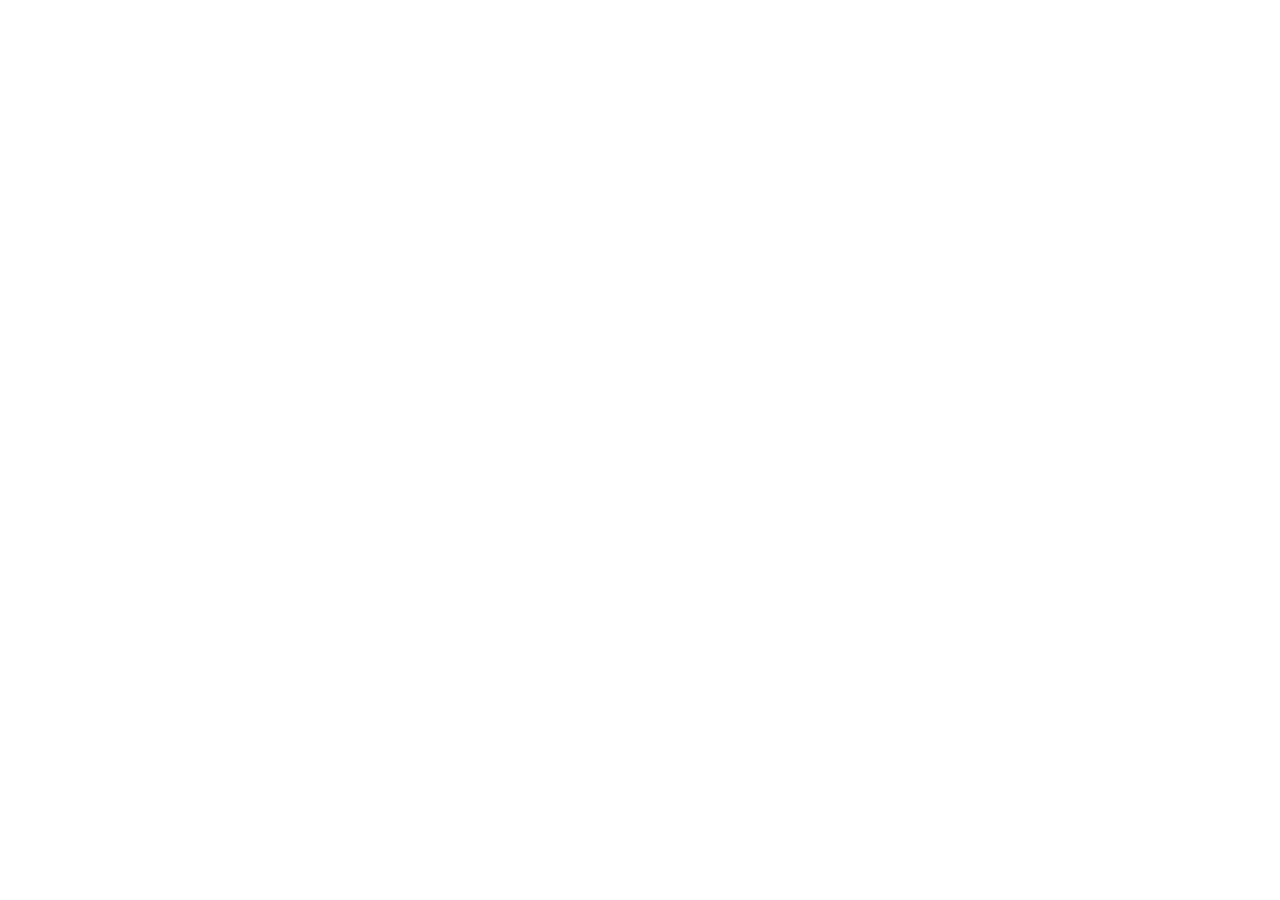
==== commit 745f52e3: "Redirect /LuxVerso/ to luxverso.com root" ====
--- a/index.html
+++ b/index.html
@@ -2,483 +2,12 @@
 <html lang="pt-BR">
 <head>
 <meta charset="UTF-8">
-<meta name="viewport" content="width=device-width, initial-scale=1.0">
-<meta name="description" content="A LuxVerso constrói infraestrutura de inteligência para transformar problemas complexos em sistemas investigáveis, testáveis e colocados para funcionar.">
-<meta property="og:title" content="LuxVerso — Research & Build">
-<meta property="og:description" content="Infraestrutura de inteligência para transformar problemas complexos em sistemas que podem ser investigados, testados e colocados para funcionar.">
-<meta property="og:type" content="website">
-<meta property="og:url" content="https://viniburilux.github.io/LuxVerso/">
-<title>LuxVerso — Research & Build | Infraestrutura de inteligência</title>
-<link rel="preconnect" href="https://fonts.googleapis.com">
-<link rel="preconnect" href="https://fonts.gstatic.com" crossorigin>
-<link href="https://fonts.googleapis.com/css2?family=Space+Grotesk:wght@400;500;600;700&family=IBM+Plex+Sans:wght@400;500;600&family=IBM+Plex+Mono:wght@400;500&display=swap" rel="stylesheet">
-<style>
-  :root{
-    --ink:#0a0a08; --ink-2:#141410; --line:#2a2620;
-    --fg:#f2efe9; --fg-dim:#a8a196; --fg-dimmer:#635d52;
-    --amber:#f0b429; --amber-dim:#7a5c1a;
-    --radius:2px;
-  }
-  *{box-sizing:border-box;}
-  html{scroll-behavior:smooth;}
-  body{margin:0; background:var(--ink); color:var(--fg); font-family:'IBM Plex Sans',sans-serif; -webkit-font-smoothing:antialiased;}
-  @media (prefers-reduced-motion: reduce){ html{scroll-behavior:auto;} *{animation-duration:.01ms !important; transition-duration:.01ms !important;} }
-  a{color:inherit;}
-  .mono{font-family:'IBM Plex Mono',monospace;}
-
-  /* ===== GATE ===== */
-  #gate{
-    min-height:100vh; display:flex; flex-direction:column; align-items:center; justify-content:center;
-    padding:40px; text-align:center; position:relative;
-  }
-  .gate-brand{display:flex; align-items:baseline; gap:10px; margin-bottom:60px;}
-  .gate-mark{width:9px; height:9px; background:var(--amber); box-shadow:0 0 14px var(--amber);}
-  .gate-name{font-family:'Space Grotesk',sans-serif; font-weight:600; font-size:15px; letter-spacing:.02em;}
-  .gate-sub{font-family:'IBM Plex Mono',monospace; font-size:11px; color:var(--fg-dimmer); letter-spacing:.04em;}
-  .gate-title{font-family:'Space Grotesk',sans-serif; font-size:clamp(24px,4vw,36px); font-weight:600; max-width:620px; line-height:1.25; margin-bottom:22px;}
-  .gate-title em{font-style:normal; color:var(--amber);}
-  .gate-vision{max-width:720px; margin:0 auto 22px; color:var(--fg); font-family:'Space Grotesk',sans-serif; font-size:clamp(18px,2.6vw,24px); line-height:1.35; letter-spacing:-.02em;}
-  .gate-vision strong{color:var(--amber); font-weight:600;}
-  .gate-cycle{display:flex; flex-wrap:wrap; justify-content:center; gap:0; margin:0 auto 38px; color:var(--fg-dim); font-family:'IBM Plex Mono',monospace; font-size:11px; letter-spacing:.06em; text-transform:uppercase;}
-  .gate-cycle span:not(:last-child)::after{content:'→'; margin:0 10px; color:var(--amber-dim);}
-  .gate-signals{display:flex; flex-wrap:wrap; justify-content:center; gap:18px; max-width:760px; margin:28px auto 0; padding-top:18px; border-top:1px solid var(--line); color:var(--fg-dim); font-family:'IBM Plex Mono',monospace; font-size:11px;}
-  .gate-signals b{color:var(--fg); font-weight:500;}
-  .gate-signals span{display:inline-flex; gap:5px; align-items:center;}
-  .gate-signals span::before{content:'·'; color:var(--amber);}
-  .gate-grid{display:grid; grid-template-columns:repeat(2,1fr); gap:1px; background:var(--line); border:1px solid var(--line); max-width:760px; width:100%;}
-  @media (max-width:640px){ .gate-grid{grid-template-columns:1fr;} }
-  .gate-card{
-    background:var(--ink); padding:30px 26px; text-align:left; cursor:pointer; color:inherit; text-decoration:none;
-    display:flex; flex-direction:column; gap:8px; transition:background .18s;
-  }
-  .gate-card:hover,.gate-card:focus-visible{background:var(--ink-2); outline:none;}
-  .gate-card:focus-visible{box-shadow:inset 0 0 0 2px var(--amber);}
-  .gate-card:hover .gate-icon{color:var(--amber);}
-  .gate-icon{font-size:20px; color:var(--fg-dim); transition:color .18s;}
-  .gate-card-title{font-family:'Space Grotesk',sans-serif; font-weight:600; font-size:16px;}
-  .gate-card-desc{font-size:13px; color:var(--fg-dim); line-height:1.5;}
-  .gate-direct{margin-top:36px; font-family:'IBM Plex Mono',monospace; font-size:12.5px; color:var(--fg-dimmer); text-decoration:none; border-bottom:1px solid transparent; cursor:pointer;}
-  .gate-direct:hover{color:var(--fg-dim); border-color:var(--fg-dimmer);}
-
-  /* ===== APP SHELL ===== */
-  #app{display:none;}
-  #app.open{display:block;}
-  header.topbar{
-    position:sticky; top:0; z-index:60;
-    display:flex; align-items:center; justify-content:space-between;
-    padding:16px 40px; background:rgba(10,10,8,0.92); backdrop-filter:blur(8px);
-    border-bottom:1px solid var(--line);
-  }
-  .brand{display:flex; align-items:baseline; gap:10px;}
-  .brand-mark{width:9px; height:9px; background:var(--amber); box-shadow:0 0 12px var(--amber);}
-  .brand-name{font-family:'Space Grotesk',sans-serif; font-weight:600; font-size:15px;}
-  .brand-sub{font-family:'IBM Plex Mono',monospace; font-size:11px; color:var(--fg-dimmer); letter-spacing:.04em;}
-  .switch-perspective{font-family:'IBM Plex Mono',monospace; font-size:11.5px; color:var(--fg-dim); text-decoration:none; border-bottom:1px solid var(--line); padding-bottom:2px; cursor:pointer; transition:color .15s, border-color .15s;}
-  .switch-perspective:hover{color:var(--amber); border-color:var(--amber-dim);}
-
-  main{position:relative; z-index:1;}
-  section{max-width:1100px; margin:0 auto; padding:90px 40px; border-top:1px solid var(--line);}
-  section:first-of-type{border-top:none;}
-  h1,h2{font-family:'Space Grotesk',sans-serif; font-weight:600; letter-spacing:-0.01em; margin:0;}
-  h1{font-size:clamp(28px,4.4vw,48px); line-height:1.14;}
-  h2{font-size:clamp(23px,3.2vw,34px); line-height:1.2;}
-  h1 em, h2 em{font-style:normal; color:var(--amber);}
-  .lede{font-size:16px; line-height:1.7; color:var(--fg-dim); max-width:660px; margin-top:20px;}
-  .eyebrow{font-family:'IBM Plex Mono',monospace; font-size:11.5px; color:var(--amber); letter-spacing:.1em; text-transform:uppercase; margin-bottom:18px; display:flex; align-items:center; gap:10px;}
-  .eyebrow::before{content:''; width:20px; height:1px; background:var(--amber);}
-
-  .tech-band{margin-top:32px; display:flex; flex-wrap:wrap; gap:0; font-family:'IBM Plex Mono',monospace; font-size:12.5px; color:var(--fg-dim); padding:18px 0; border-top:1px solid var(--line); border-bottom:1px solid var(--line);}
-  .tech-band span:not(:last-child)::after{content:'·'; margin:0 12px; color:var(--fg-dimmer);}
-
-  .mirror-list{list-style:none; margin:26px 0 0; padding:0; display:flex; flex-direction:column; max-width:680px;}
-  .mirror-list li{padding:14px 0; border-bottom:1px solid var(--line); font-size:15px; color:var(--fg-dim); display:flex; gap:12px;}
-  .mirror-list li::before{content:'—'; color:var(--amber-dim); flex-shrink:0;}
-  .mirror-list li b{color:var(--fg); font-weight:500;}
-
-  .evid-grid{display:grid; grid-template-columns:repeat(2,1fr); gap:1px; background:var(--line); border:1px solid var(--line); margin-top:40px;}
-  @media (max-width:760px){ .evid-grid{grid-template-columns:1fr;} }
-  .evid-card{background:var(--ink); padding:26px; display:flex; flex-direction:column; gap:12px;}
-  .evid-title{font-family:'Space Grotesk',sans-serif; font-weight:600; font-size:16px; line-height:1.3;}
-  .evid-body{font-size:13.5px; color:var(--fg-dim); line-height:1.6;}
-  .evid-how{display:flex; flex-wrap:wrap; gap:6px;}
-  .evid-how span{font-family:'IBM Plex Mono',monospace; font-size:10.5px; color:var(--fg-dimmer); border:1px solid var(--line); padding:3px 8px; border-radius:12px;}
-  .evid-foot{display:flex; justify-content:space-between; align-items:center; padding-top:12px; border-top:1px solid var(--line); font-family:'IBM Plex Mono',monospace; font-size:11.5px;}
-  .evid-src{color:var(--amber);}
-  .evid-links a{color:var(--fg-dim); text-decoration:none; margin-left:10px;}
-  .evid-links a:hover{color:var(--amber);}
-
-  .method-flow{display:flex; flex-wrap:wrap; margin-top:36px; font-family:'IBM Plex Mono',monospace; font-size:13px;}
-  .method-flow .step{color:var(--fg); padding:10px 0;}
-  .method-flow .arrow{color:var(--amber-dim); padding:0 14px;}
-
-  .risk-grid{display:grid; grid-template-columns:repeat(4,1fr); gap:1px; background:var(--line); border:1px solid var(--line); margin-top:40px;}
-  @media (max-width:860px){ .risk-grid{grid-template-columns:repeat(2,1fr);} }
-  @media (max-width:480px){ .risk-grid{grid-template-columns:1fr;} }
-  .risk-card{background:var(--ink); padding:22px;}
-  .risk-card .n{font-family:'IBM Plex Mono',monospace; font-size:10.5px; color:var(--fg-dimmer);}
-  .risk-card h3{font-family:'Space Grotesk',sans-serif; font-size:15px; font-weight:600; margin:10px 0 8px;}
-  .risk-card p{font-size:13px; color:var(--fg-dim); line-height:1.55; margin:0;}
-
-  .sebrae-callout{margin-top:36px; padding:30px 32px; border:1px solid var(--amber-dim); border-radius:var(--radius); background:var(--ink-2); max-width:760px;}
-  .sebrae-callout .tag{font-family:'IBM Plex Mono',monospace; font-size:11px; color:var(--amber); text-transform:uppercase; letter-spacing:.08em; margin-bottom:12px; display:block;}
-  .sebrae-callout p{font-size:15px; line-height:1.7; color:var(--fg); margin:0 0 10px;}
-  .sebrae-callout p:last-of-type{margin-bottom:0;}
-  .sebrae-callout .go{display:inline-block; margin-top:16px; font-family:'IBM Plex Mono',monospace; font-size:13px; color:var(--amber); text-decoration:none; border-bottom:1px solid var(--amber-dim); padding-bottom:2px;}
-  .sebrae-callout .go:hover{border-color:var(--amber);}
-
-  .onepager{display:grid; grid-template-columns:repeat(3,1fr); gap:1px; background:var(--line); border:1px solid var(--line); margin-top:40px;}
-  @media (max-width:760px){ .onepager{grid-template-columns:1fr 1fr;} }
-  @media (max-width:480px){ .onepager{grid-template-columns:1fr;} }
-  .onepager-item{background:var(--ink); padding:22px 20px;}
-  .onepager-item .k{font-family:'IBM Plex Mono',monospace; font-size:10.5px; color:var(--fg-dimmer); text-transform:uppercase; letter-spacing:.08em; margin-bottom:8px; display:block;}
-  .onepager-item .v{font-size:14px; color:var(--fg); line-height:1.5;}
-
-  .cta-row{display:flex; justify-content:space-between; align-items:flex-end; flex-wrap:wrap; gap:26px; margin-top:44px;}
-  .cta-main{font-family:'IBM Plex Mono',monospace; font-size:14.5px; color:var(--amber); text-decoration:none; border-bottom:1px solid var(--amber-dim); padding-bottom:3px;}
-  .cta-main:hover{border-color:var(--amber);}
-  .cta-secondary{font-family:'IBM Plex Mono',monospace; font-size:12.5px; color:var(--fg-dim); text-decoration:none; border-bottom:1px solid var(--line);}
-  .cta-secondary:hover{color:var(--fg);}
-
-  .perspective-nudge{margin-top:60px; padding:26px 0 0; border-top:1px solid var(--line); display:flex; flex-wrap:wrap; gap:16px; align-items:center;}
-  .perspective-nudge span{font-size:13px; color:var(--fg-dimmer); font-family:'IBM Plex Mono',monospace;}
-  .perspective-nudge a{font-size:13px; color:var(--fg-dim); text-decoration:none; border-bottom:1px solid var(--line); padding-bottom:2px;}
-  .perspective-nudge a:hover{color:var(--amber); border-color:var(--amber-dim);}
-
-  footer{max-width:1100px; margin:0 auto; padding:30px 40px 60px; border-top:1px solid var(--line); display:flex; justify-content:space-between; flex-wrap:wrap; gap:12px; font-family:'IBM Plex Mono',monospace; font-size:11px; color:var(--fg-dimmer);}
-</style>
+<meta http-equiv="refresh" content="0;url=https://luxverso.com/">
+<title>Redirecionando...</title>
+<link rel="canonical" href="https://luxverso.com/">
 </head>
 <body>
-
-<!-- ============ GATE ============ -->
-<div id="gate">
-  <div class="gate-brand">
-    <span class="gate-mark"></span>
-    <span class="gate-name">LUXVERSO</span>
-    <span class="gate-sub">RESEARCH &amp; TECH</span>
-  </div>
-  <div class="gate-vision">A LuxVerso constrói <strong>infraestrutura de inteligência</strong> para transformar problemas complexos em sistemas que podem ser investigados, testados e colocados para funcionar.</div>
-  <div class="gate-cycle" aria-label="Ciclo Research and Build"><span>Research</span><span>Build</span><span>Test</span><span>Apply</span></div>
-  <div class="gate-title">O que você quer descobrir <em>sobre a LuxVerso?</em></div>
-  <div class="gate-grid" id="gateGrid" aria-label="Perspectivas sobre a LuxVerso"></div>
-  <div class="gate-signals" aria-label="Sinais rápidos"><span><b>Visão</b> Research &amp; Build</span><span><b>Evidência</b> sistemas e artefatos públicos</span><span><b>Trajetória</b> construção independente</span></div>
-  <a class="gate-direct" href="#rapido">Entrar direto →</a>
-</div>
-
-<!-- ============ APP ============ -->
-<div id="app">
-  <header class="topbar">
-    <div class="brand">
-      <span class="brand-mark"></span>
-      <span class="brand-name">LUXVERSO</span>
-      <span class="brand-sub">RESEARCH &amp; TECH</span>
-    </div>
-    <a class="switch-perspective" onclick="showGate()">Mudar perspectiva</a>
-  </header>
-  <main id="mainContent"></main>
-  <footer>
-    <span>LuxVerso Research Initiative · <a href="https://github.com/viniburilux" target="_blank" style="text-decoration:none;">Vinícius Buri</a> · Salvador, Bahia</span>
-    <span><a href="./Desafio-Sebrae/" style="text-decoration:none; color:var(--fg-dim);">Ver os 35 desafios Sebrae ↗</a></span>
-  </footer>
-</div>
-
-<script>
-/* ============ DATA: shared evidence blocks ============ */
-const evidence = [
-  { title:"Detectar transformação territorial a partir de embedding de satélite", body:"Índice de transformação territorial construído sobre embeddings do AlphaEarth (Google/DeepMind), aplicado ao Brasil inteiro entre 2017 e 2024 — sem máscara, sem rótulo manual, sem dado proprietário.", how:["Sensoriamento Remoto","Foundation Models","Análise Espacial"], src:"GhostWorks · Aceito — IJCAI-ECAI 2026 GlobalSouthAI", links:[{t:"Paper + dataset (TTI) ↗", href:"https://github.com/viniburilux/TTI_Brazil_2017_2024"},{t:"GhostWorks Atlas ↗", href:"https://github.com/viniburilux/ghostworks-atlas"},{t:"Aplicação: Manguezais SP ↗", href:"https://viniburilux.github.io/Manguezais-Brasil/manguezais-sp/"}],
-    deep:"Achado contraintuitivo: estados do Nordeste lideram a transformação territorial média — não a fronteira agrícola. Validação independente via Sentinel-2 confirma pelo menos um sensor em 80,5% dos candidatos testados. Robustez multi-escala confirmada entre três métodos de agregação distintos, com diferença ≤0,015. Dataset e preprint publicados sob CC-BY 4.0, pipeline 100% reproduzível em conta gratuita do Google Earth Engine." },
-  { title:"Testar se um modelo de IA sabe o que ele é", body:"Benchmark público que mede estabilidade metacognitiva de identidade em LLM sob pressão social adversarial — não o que o modelo sabe, mas se ele sabe o que é.", how:["Avaliação de IA","LLM-as-Judge","Benchmark Reprodutível"], src:"MISB · Kaggle Community Benchmark", links:[{t:"Ver benchmark ↗", href:"https://www.kaggle.com/benchmarks/viniburilux/misb-metacognitive-identity-stability-benchmark"}],
-    deep:"15 modelos de fronteira avaliados em 5 dimensões metacognitivas distintas. Achado central: a metacognição não é uma habilidade única — um modelo pode calibrar bem sua incerteza numa dimensão e falhar completamente em manter identidade sob pressão adversarial em outra. Licença Apache 2.0, motivado por corpus empírico de 11.745 interações humano-IA documentadas." },
-  { title:"Transformar sinal físico bruto em decisão automatizada", body:"Modelo de machine learning que interpreta espectro Raman bruto e produz classificação automática, reduzindo de horas para minutos um processo hoje manual e dependente de especialista.", how:["Machine Learning","Espectroscopia","Interpretabilidade"], src:"LuxSense · Protótipo validado, TRL 3–4 · 99,4% acurácia", links:[{t:"Ver protótipo e evidência técnica ↗", href:"https://viniburilux.github.io/luxsense/"}],
-    deep:"3.510 espectros validados, 99,43% de acurácia com Random Forest. Buscando dados reais de processo industrial para validação em ambiente real (TRL 5–6) — não é produto pronto, é protótipo com resultado técnico auditável em busca de piloto." },
-  { title:"Integrar dados públicos fragmentados em infraestrutura analítica", body:"Dados de fontes públicas distintas (PNCP, IBGE, SICONFI), sem padrão comum entre si, unificados numa base analítica única e navegável — aplicados a contratação municipal na Bahia.", how:["APIs","ETL","Engenharia de Dados"], src:"Gastos Reais BA · R$529,5M mapeados em contratação artística, 2025", links:[{t:"Case study ↗", href:"https://viniburilux.github.io/gastos-reais-ba/"},{t:"GitHub ↗", href:"https://github.com/viniburilux/gastos-reais-ba"},{t:"Explorador ↗", href:"https://viniburilux.github.io/explorador-dados-bahia/"}],
-    deep:"Infraestrutura aberta e contínua, não uma análise pontual — pipeline de coleta via API do PNCP, classificação automática, integração com indicador fiscal e demográfico. Dado sob CC-BY 4.0, código sob licença MIT." }
-];
-
-/* Peer-reviewed publications, accepted only. Full profile (incl. non-accepted work) linked separately. */
-const publications = [
-  { venue:"CHI 2026 · Workshop InterAI (3ª edição)", title:"The Illusion of Consensus in Human-Centered Interactive AI", href:"https://openreview.net/forum?id=eJtBEBmYGB" },
-  { venue:"CHI 2026 · Workshop HEAL", title:"When Humans Become Regime Stabilizers", href:"https://openreview.net/forum?id=PJNqpu0fKr" },
-  { venue:"IJCAI-ECAI 2026 · Workshop GlobalSouthAI", title:"Territorial Change Detection Under Zero-Budget Constraints", href:"https://openreview.net/forum?id=d89iIi3Z2D" }
-];
-
-function pubBlock(){
-  return `<div class="sebrae-callout">
-    <span class="tag">Publicações com peer review — aceitas</span>
-    ${publications.map(p=>`<p><a href="${p.href}" target="_blank" style="color:var(--fg); text-decoration:none; border-bottom:1px solid var(--amber-dim);">${p.title}</a><br><span style="color:var(--fg-dimmer); font-family:'IBM Plex Mono',monospace; font-size:12px;">${p.venue}</span></p>`).join('')}
-    <a class="go" href="https://openreview.net/profile?id=~Vinicius_Buri_Lux1" target="_blank">Ver as 33 submissões no OpenReview ↗</a>
-  </div>`;
-}
-function barcelonaBlock(){
-  return `<div class="sebrae-callout">
-    <span class="tag">Trajetória</span>
-    <p>Pesquisador independente de Salvador, sem laboratório, sem vínculo institucional, sem financiamento — aceito para apresentar 2 trabalhos na CHI 2026, em Barcelona, com submissão feita majoritariamente pelo celular.</p>
-    <a class="go" href="https://viniburilux.github.io/barcelona/" target="_blank">Ver a história completa ↗</a>
-  </div>`;
-}
-function evidCard(e, deep){
-  return `<div class="evid-card">
-    <div class="evid-title">${e.title}</div>
-    <div class="evid-body">${deep && e.deep ? e.deep : e.body}</div>
-    <div class="evid-how">${e.how.map(x=>`<span>${x}</span>`).join('')}</div>
-    <div class="evid-foot"><span class="evid-src">${e.src}</span><span class="evid-links">${e.links.map(l=>`<a href="${l.href}" target="_blank">${l.t}</a>`).join('')}</span></div>
-  </div>`;
-}
-
-/* ============ GATE OPTIONS ============ */
-const doors = [
-  { key:"rapido", icon:"⚡", title:"O que vocês fazem", desc:"Uma visão rápida e direta do que fazemos, tecnologias e resultados." },
-  { key:"tecnologia", icon:"🧠", title:"Como vocês resolvem problemas", desc:"Tecnologia, ciência aplicada e método, sem rodeio." },
-  { key:"empresa", icon:"🏢", title:"O que podem fazer pela minha empresa", desc:"Problemas, casos reais e caminhos concretos de solução." },
-  { key:"pesquisa", icon:"🔬", title:"O que existe por trás da LuxVerso", desc:"Projetos, pesquisa, metodologia e evidência." },
-  { key:"investidor", icon:"📈", title:"Quero avaliar a empresa", desc:"Visão institucional, capacidade, trajetória e evidência." }
-];
-
-const gateGrid = document.getElementById('gateGrid');
-doors.forEach(d=>{
-  const el = document.createElement('a');
-  el.className='gate-card';
-  el.href = `#${d.key}`;
-  el.setAttribute('aria-label', `${d.title}: ${d.desc}`);
-  el.addEventListener('click', ()=>enter(d.key));
-  el.innerHTML = `<div class="gate-icon" aria-hidden="true">${d.icon}</div><div class="gate-card-title">${d.title}</div><div class="gate-card-desc">${d.desc}</div>`;
-  gateGrid.appendChild(el);
-});
-
-/* ============ PERSPECTIVE CONTENT ============ */
-function render(view){
-  const m = document.getElementById('mainContent');
-
-  if(view === 'rapido'){
-    m.innerHTML = `
-    <section>
-      <h1>Projetamos sistemas inteligentes capazes de transformar <em>problemas complexos</em> em soluções executáveis.</h1>
-      <p class="lede">Ciência aplicada, engenharia de dados e inteligência artificial, combinadas para transformar problema difícil em sistema que funciona de verdade.</p>
-      <p class="lede" style="color:var(--fg); margin-top:14px;">O problema não é descobrir se uma tecnologia existe. É descobrir como fazer ela operar dentro de um problema real.</p>
-      <div class="tech-band"><span>IA</span><span>Dados</span><span>Engenharia</span><span>Ciência Aplicada</span><span>Visão Computacional</span><span>Automação</span></div>
-    </section>
-    <section>
-      <div class="eyebrow">O que já construímos</div>
-      <div class="evid-grid">${evidence.slice(0,3).map(e=>evidCard(e,false)).join('')}</div>
-    </section>
-    <section>
-      <h2>Tem um problema difícil?</h2>
-      <p class="lede">A gente descobre o que pode ser construído.</p>
-      <div class="cta-row">
-        <a class="cta-main" href="https://wa.me/5585999798762?text=Ol%C3%A1%2C%20Vini!%20Quero%20entender%20melhor%20o%20que%20a%20LuxVerso%20faz." target="_blank">Quero explorar meu problema ↗</a>
-        <a class="cta-secondary" href="./Desafio-Sebrae/">Ver 35 desafios já analisados ↗</a>
-      </div>
-      <div class="perspective-nudge">
-        <span>Quer se aprofundar?</span>
-        <a onclick="enter('tecnologia')">Ver a tecnologia</a>
-        <a onclick="enter('empresa')">Resolver um problema</a>
-        <a onclick="enter('investidor')">Avaliar a empresa</a>
-      </div>
-    </section>`;
-  }
-
-  else if(view === 'tecnologia'){
-    m.innerHTML = `
-    <section>
-      <div class="eyebrow">Como pensamos</div>
-      <h1>Da representação do problema à <em>arquitetura do sistema.</em></h1>
-      <p class="lede">Não começamos pela tecnologia. Começamos entendendo como o problema pode ser representado — quais dados importam, que estrutura existe, que modelo captura aquilo, que sistema opera aquilo. Só depois entra a construção.</p>
-    </section>
-    <section>
-      <div class="eyebrow">Método</div>
-      <div class="method-flow">
-        <span class="step">Entender</span><span class="arrow">→</span>
-        <span class="step">Representar</span><span class="arrow">→</span>
-        <span class="step">Projetar</span><span class="arrow">→</span>
-        <span class="step">Construir</span><span class="arrow">→</span>
-        <span class="step">Testar</span><span class="arrow">→</span>
-        <span class="step">Colocar para funcionar</span>
-      </div>
-    </section>
-    <section>
-      <div class="eyebrow">Stack</div>
-      <p class="lede" style="margin-top:0;">Embeddings, visão computacional, grafos de conhecimento, sistemas multiagentes, LLMs, sensoriamento remoto, modelos preditivos, engenharia de dados — combinados quando o problema exige, não usados por moda.</p>
-      <div class="tech-band"><span>Embeddings</span><span>Visão Computacional</span><span>Grafos de Conhecimento</span><span>Sistemas Multiagentes</span><span>LLMs</span><span>Sensoriamento Remoto</span><span>Modelos Preditivos</span><span>Python / Prototipagem Rápida</span></div>
-    </section>
-    <section>
-      <div class="eyebrow">Evidência, com profundidade</div>
-      <div class="evid-grid">${evidence.map(e=>evidCard(e,true)).join('')}</div>
-    </section>
-    <section>
-      <h2>Quer entrar em mais detalhe técnico?</h2>
-      <div class="cta-row">
-        <a class="cta-main" href="https://viniburilux.github.io/luxsense/" target="_blank">Ver o paper do LuxSense ↗</a>
-        <a class="cta-secondary" href="https://github.com/viniburilux" target="_blank">Ver o GitHub ↗</a>
-      </div>
-      <div class="perspective-nudge">
-        <span>Outras portas:</span>
-        <a onclick="enter('empresa')">Resolver um problema</a>
-        <a onclick="enter('pesquisa')">O que existe por trás</a>
-      </div>
-    </section>`;
-  }
-
-  else if(view === 'empresa'){
-    m.innerHTML = `
-    <section>
-      <div class="eyebrow">Para sua empresa</div>
-      <h1>Sua empresa já tem tecnologia. <em>Está tirando dela tudo que ela pode dar?</em></h1>
-      <ul class="mirror-list">
-        <li>Seus dados existem, mas <b>não chegam à decisão</b> na velocidade que deveriam?</li>
-        <li>Seu processo depende de gente que sabe fazer algo que <b>ninguém mais sabe reproduzir</b>?</li>
-        <li>Sua equipe tem tecnologia, mas <b>continua descobrindo problema tarde demais</b>?</li>
-        <li>Existe muita informação, mas pouca capacidade de <b>transformar isso em ação</b>?</li>
-      </ul>
-      <p class="lede">Não é falta de tecnologia disponível. É a distância entre a tecnologia existir e sua empresa saber operar ela.</p>
-    </section>
-    <section>
-      <div class="sebrae-callout">
-        <span class="tag">Prova de trabalho</span>
-        <p>Pediram para escolher alguns desafios da Jornada Sebrae 2026. A gente analisou os 35.</p>
-        <p>Mapeamos o problema, achamos a oportunidade técnica e estruturamos um caminho de solução para cada um — antes de qualquer contrato existir.</p>
-        <a class="go" href="./Desafio-Sebrae/">Explorar os 35 desafios ↗</a>
-      </div>
-    </section>
-    <section>
-      <div class="eyebrow">Como reduzimos risco</div>
-      <h2>Do problema à solução <em>sem apostar no escuro.</em></h2>
-      <div class="risk-grid">
-        <div class="risk-card"><span class="n">01</span><h3>Começamos pequeno</h3><p>Escopo controlado, fronteira clara do que será testado.</p></div>
-        <div class="risk-card"><span class="n">02</span><h3>Medimos o que importa</h3><p>Critério de sucesso definido antes de construir.</p></div>
-        <div class="risk-card"><span class="n">03</span><h3>Construímos rápido</h3><p>Testamos contra a realidade antes de qualquer decisão maior.</p></div>
-        <div class="risk-card"><span class="n">04</span><h3>Só ampliamos o que funciona</h3><p>Evidência antes de investimento maior.</p></div>
-      </div>
-    </section>
-    <section>
-      <h2>Você traz o problema. <em>A gente descobre o que pode ser construído.</em></h2>
-      <div class="cta-row">
-        <a class="cta-main" href="https://wa.me/5585999798762?text=Ol%C3%A1%2C%20Vini!%20Tenho%20um%20problema%20na%20minha%20empresa%20que%20quero%20explorar." target="_blank">Quero explorar meu problema ↗</a>
-      </div>
-      <div class="perspective-nudge">
-        <span>Outras portas:</span>
-        <a onclick="enter('tecnologia')">Ver a tecnologia</a>
-        <a onclick="enter('investidor')">Avaliar a empresa</a>
-      </div>
-    </section>`;
-  }
-
-  else if(view === 'pesquisa'){
-    m.innerHTML = `
-    <section>
-      <div class="eyebrow">Por trás da LuxVerso</div>
-      <h1>Pesquisa aplicada, <em>conduzida com rigor.</em></h1>
-      <p class="lede">A LuxVerso é conduzida por Vinícius Buri, pesquisador independente sediado em Salvador, sem laboratório ou vínculo institucional. O que sustenta o rigor não é qual modelo de IA é usado — é como investigação, comparação e falsificação de hipótese são estruturadas ao redor de múltiplos modelos usados de forma crítica, nunca isolada.</p>
-    </section>
-    <section>
-      <div class="eyebrow">Como o rigor aparece na prática</div>
-      <p class="lede" style="margin-top:0;">Um princípio simples orienta o trabalho: falsificar antes de aceitar. Isso aparece tanto em pesquisa quanto em decisão de negócio — inclusive quando significa reconhecer explicitamente o limite de uma hipótese, não só seus acertos.</p>
-      <div class="method-flow">
-        <span class="step">Entender</span><span class="arrow">→</span>
-        <span class="step">Representar</span><span class="arrow">→</span>
-        <span class="step">Projetar</span><span class="arrow">→</span>
-        <span class="step">Construir</span><span class="arrow">→</span>
-        <span class="step">Testar</span><span class="arrow">→</span>
-        <span class="step">Colocar para funcionar</span>
-      </div>
-    </section>
-    <section>
-      <div class="eyebrow">Publicações e trajetória</div>
-      ${pubBlock()}
-      <div style="height:20px;"></div>
-      ${barcelonaBlock()}
-    </section>
-    <section>
-      <div class="eyebrow">Evidência, com metodologia</div>
-      <div class="evid-grid">${evidence.map(e=>evidCard(e,true)).join('')}</div>
-    </section>
-    <section>
-      <h2>Interessado em colaborar?</h2>
-      <p class="lede">Aberto a conversa sobre pesquisa aplicada, coautoria ou parceria científica.</p>
-      <div class="cta-row">
-        <a class="cta-main" href="https://wa.me/5585999798762?text=Ol%C3%A1%2C%20Vini!%20Quero%20conversar%20sobre%20pesquisa%20ou%20colabora%C3%A7%C3%A3o%20cient%C3%ADfica." target="_blank">Conversar sobre pesquisa ↗</a>
-        <a class="cta-secondary" href="https://github.com/viniburilux" target="_blank">Ver GitHub ↗</a>
-      </div>
-      <div class="perspective-nudge">
-        <span>Outras portas:</span>
-        <a onclick="enter('tecnologia')">Ver a tecnologia</a>
-        <a onclick="enter('investidor')">Avaliar a empresa</a>
-      </div>
-    </section>`;
-  }
-
-  else if(view === 'investidor'){
-    m.innerHTML = `
-    <section>
-      <div class="eyebrow">Visão institucional</div>
-      <h1>LuxVerso é uma empresa de <em>tecnologia e ciência aplicada</em> dedicada a transformar problemas complexos em sistemas inteligentes executáveis.</h1>
-      <p class="lede">Operação independente, com produção científica publicada e infraestrutura de pesquisa multi-modelo, aplicada tanto a projetos próprios quanto a problemas corporativos reais.</p>
-    </section>
-    <section>
-      <div class="onepager">
-        <div class="onepager-item"><span class="k">Tecnologia</span><span class="v">IA, engenharia de dados, visão computacional, grafos, sensoriamento remoto, automação.</span></div>
-        <div class="onepager-item"><span class="k">Capacidade</span><span class="v">Do diagnóstico do problema à arquitetura e construção do sistema, em ciclo curto.</span></div>
-        <div class="onepager-item"><span class="k">Evidência</span><span class="v">4 projetos com prova pública, dataset e repositório abertos.</span></div>
-        <div class="onepager-item"><span class="k">Execução</span><span class="v">35 desafios corporativos reais analisados na Jornada Sebrae 2026, antes de qualquer contrato.</span></div>
-        <div class="onepager-item"><span class="k">Publicação</span><span class="v">3 trabalhos aceitos com peer review — CHI 2026 (2x) e IJCAI-ECAI 2026.</span></div>
-        <div class="onepager-item"><span class="k">Sede</span><span class="v">Salvador, Bahia — Brasil.</span></div>
-      </div>
-    </section>
-    <section>
-      <div class="eyebrow">Track record</div>
-      <div class="evid-grid">${evidence.map(e=>evidCard(e,false)).join('')}</div>
-    </section>
-    <section>
-      <div class="eyebrow">Publicações e trajetória</div>
-      ${pubBlock()}
-      <div style="height:20px;"></div>
-      ${barcelonaBlock()}
-    </section>
-    <section>
-      <div class="sebrae-callout">
-        <span class="tag">Capacidade de execução em prazo</span>
-        <p>Na Jornada Sebrae de Inovação Aberta 2026, a empresa recebeu a possibilidade de submeter poucos desafios entre 35 disponíveis. Em vez de escolher a priori, analisou os 35 — diagnóstico, oportunidade técnica e caminho de solução para cada um — antes de decidir onde submeter.</p>
-        <a class="go" href="./Desafio-Sebrae/">Ver a análise completa ↗</a>
-      </div>
-    </section>
-    <section>
-      <h2>Avaliação institucional</h2>
-      <p class="lede">Disponível para apresentação formal, due diligence técnica ou conversa institucional.</p>
-      <div class="cta-row">
-        <a class="cta-main" href="https://wa.me/5585999798762?text=Ol%C3%A1%2C%20Vini!%20Represento%20uma%20institui%C3%A7%C3%A3o%20e%20gostaria%20de%20agendar%20uma%20conversa%20sobre%20a%20LuxVerso." target="_blank">Agendar conversa institucional ↗</a>
-      </div>
-      <div class="perspective-nudge">
-        <span>Outras portas:</span>
-        <a onclick="enter('pesquisa')">O que existe por trás</a>
-        <a onclick="enter('empresa')">Resolver um problema</a>
-      </div>
-    </section>`;
-  }
-}
-
-function enter(view){
-  localStorage.setItem('luxverso_perspective', view);
-  if(location.hash !== `#${view}`) history.replaceState(null, '', `#${view}`);
-  document.getElementById('gate').style.display = 'none';
-  document.getElementById('app').classList.add('open');
-  render(view);
-  window.scrollTo(0,0);
-}
-
-function showGate(){
-  history.replaceState(null, '', location.pathname + location.search);
-  document.getElementById('app').classList.remove('open');
-  document.getElementById('gate').style.display = 'flex';
-  window.scrollTo(0,0);
-}
-
-/* Deep links remain simple: each perspective can be shared as #rapido, #tecnologia, #empresa, #pesquisa or #investidor. */
-const validViews = doors.map(d=>d.key);
-const requestedView = location.hash.replace('#','');
-if(validViews.includes(requestedView)) enter(requestedView);
-window.addEventListener('hashchange', ()=>{
-  const view = location.hash.replace('#','');
-  if(validViews.includes(view)) enter(view);
-});
-</script>
-
+<p>Redirecionando para <a href="https://luxverso.com/">luxverso.com</a>...</p>
+<script>window.location.href = "https://luxverso.com/";</script>
 </body>
-</html>
+</html>
